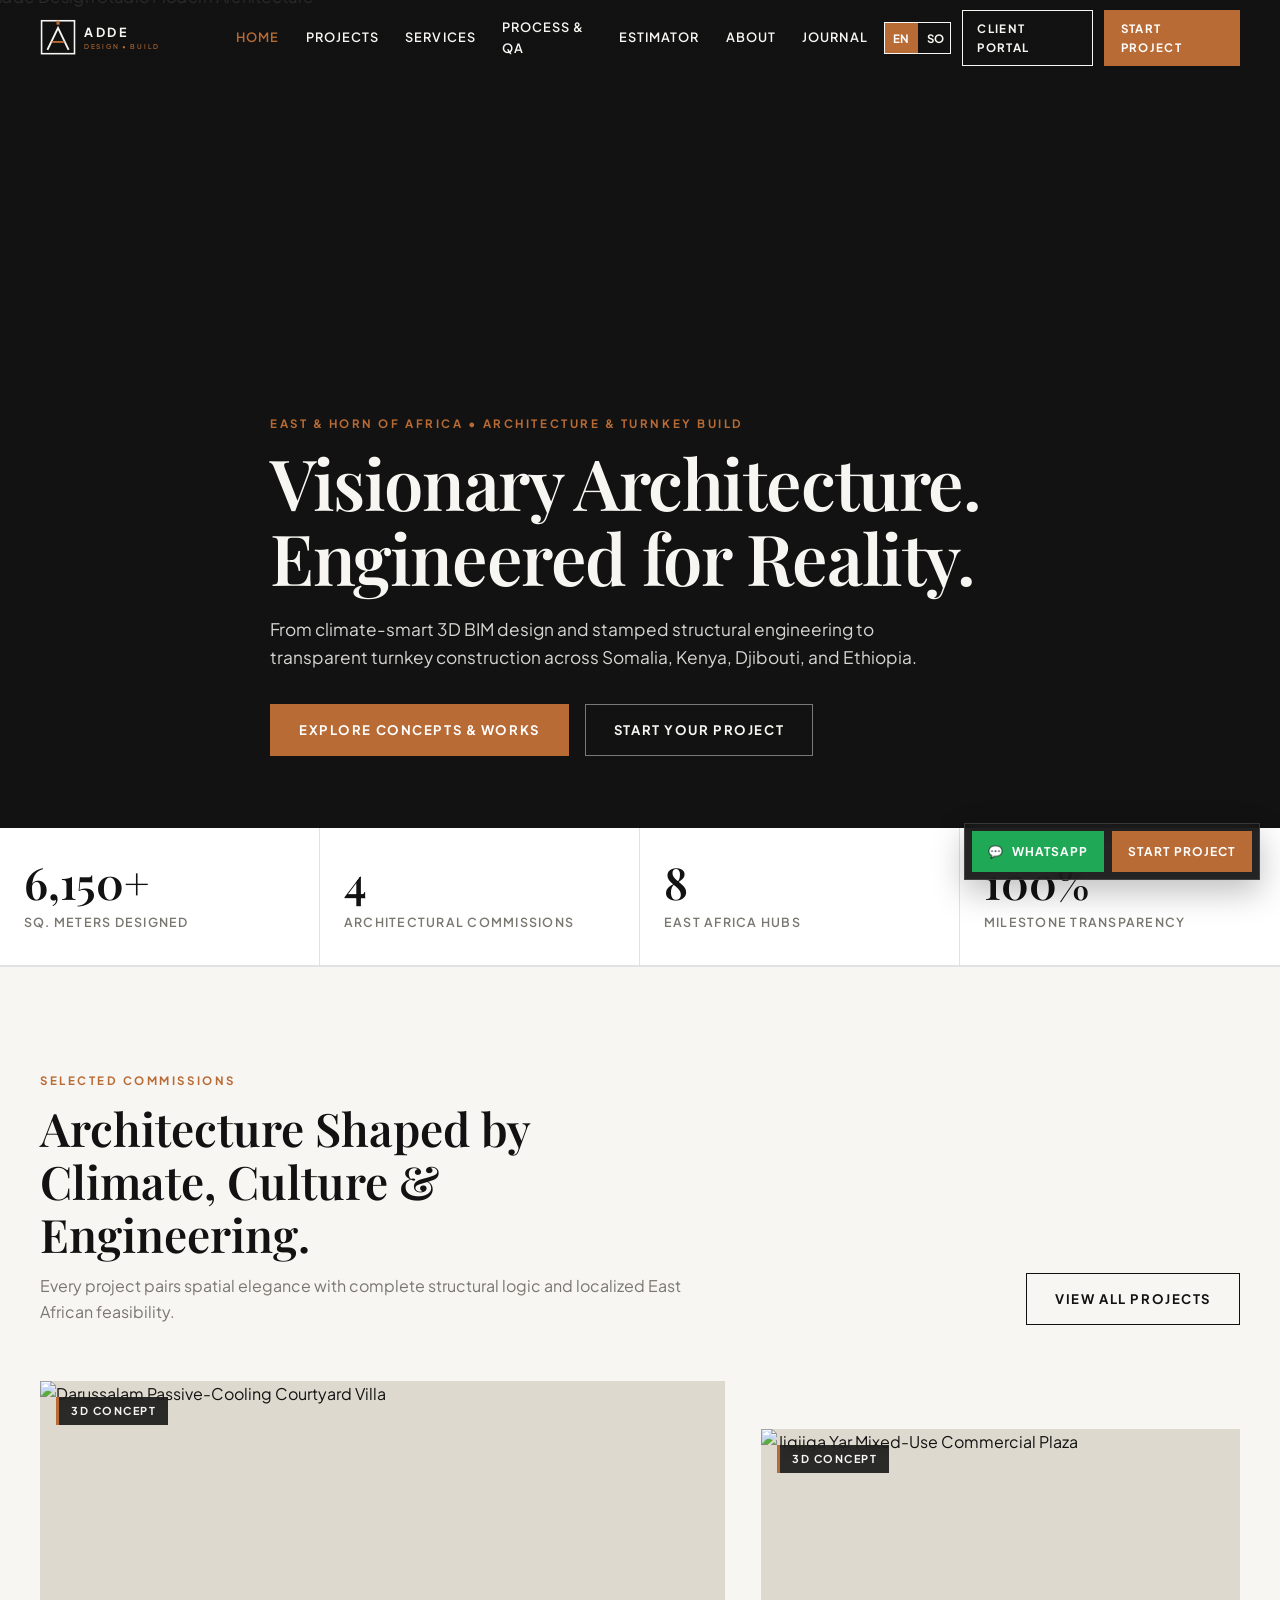
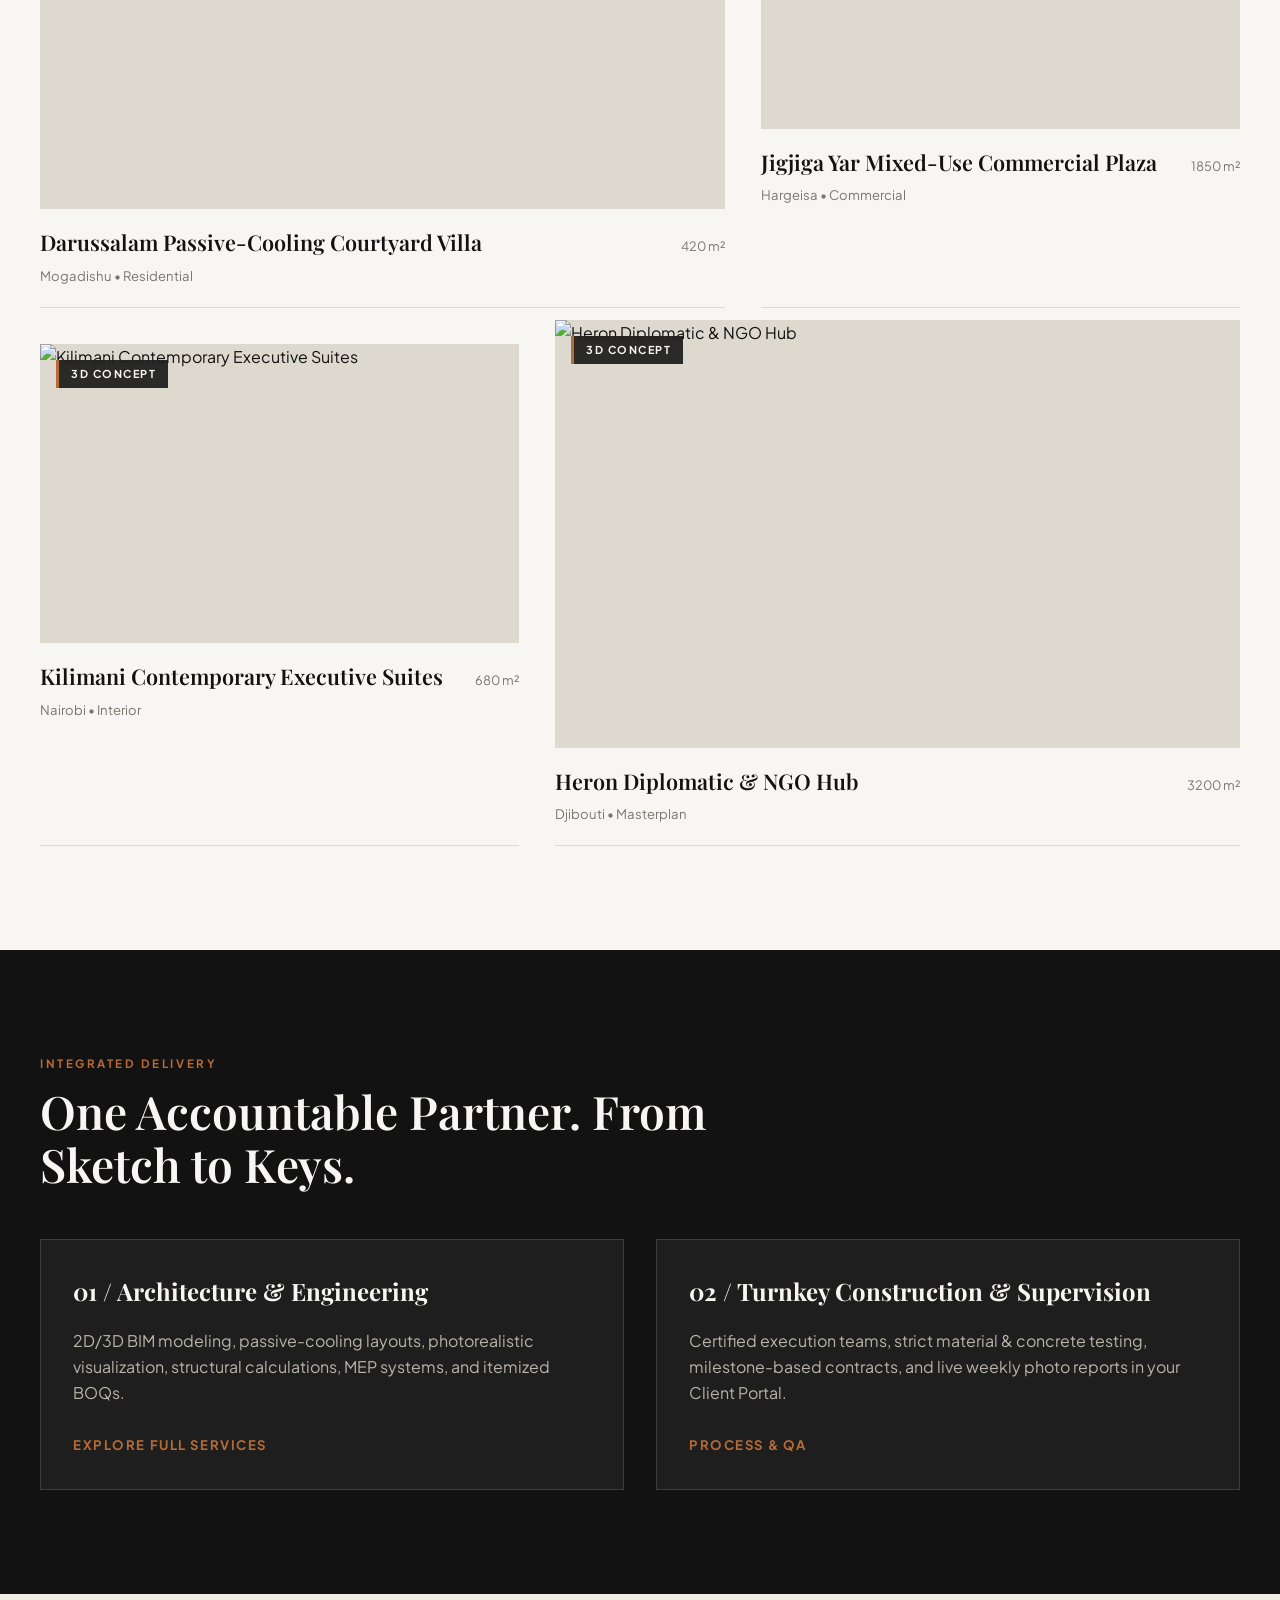
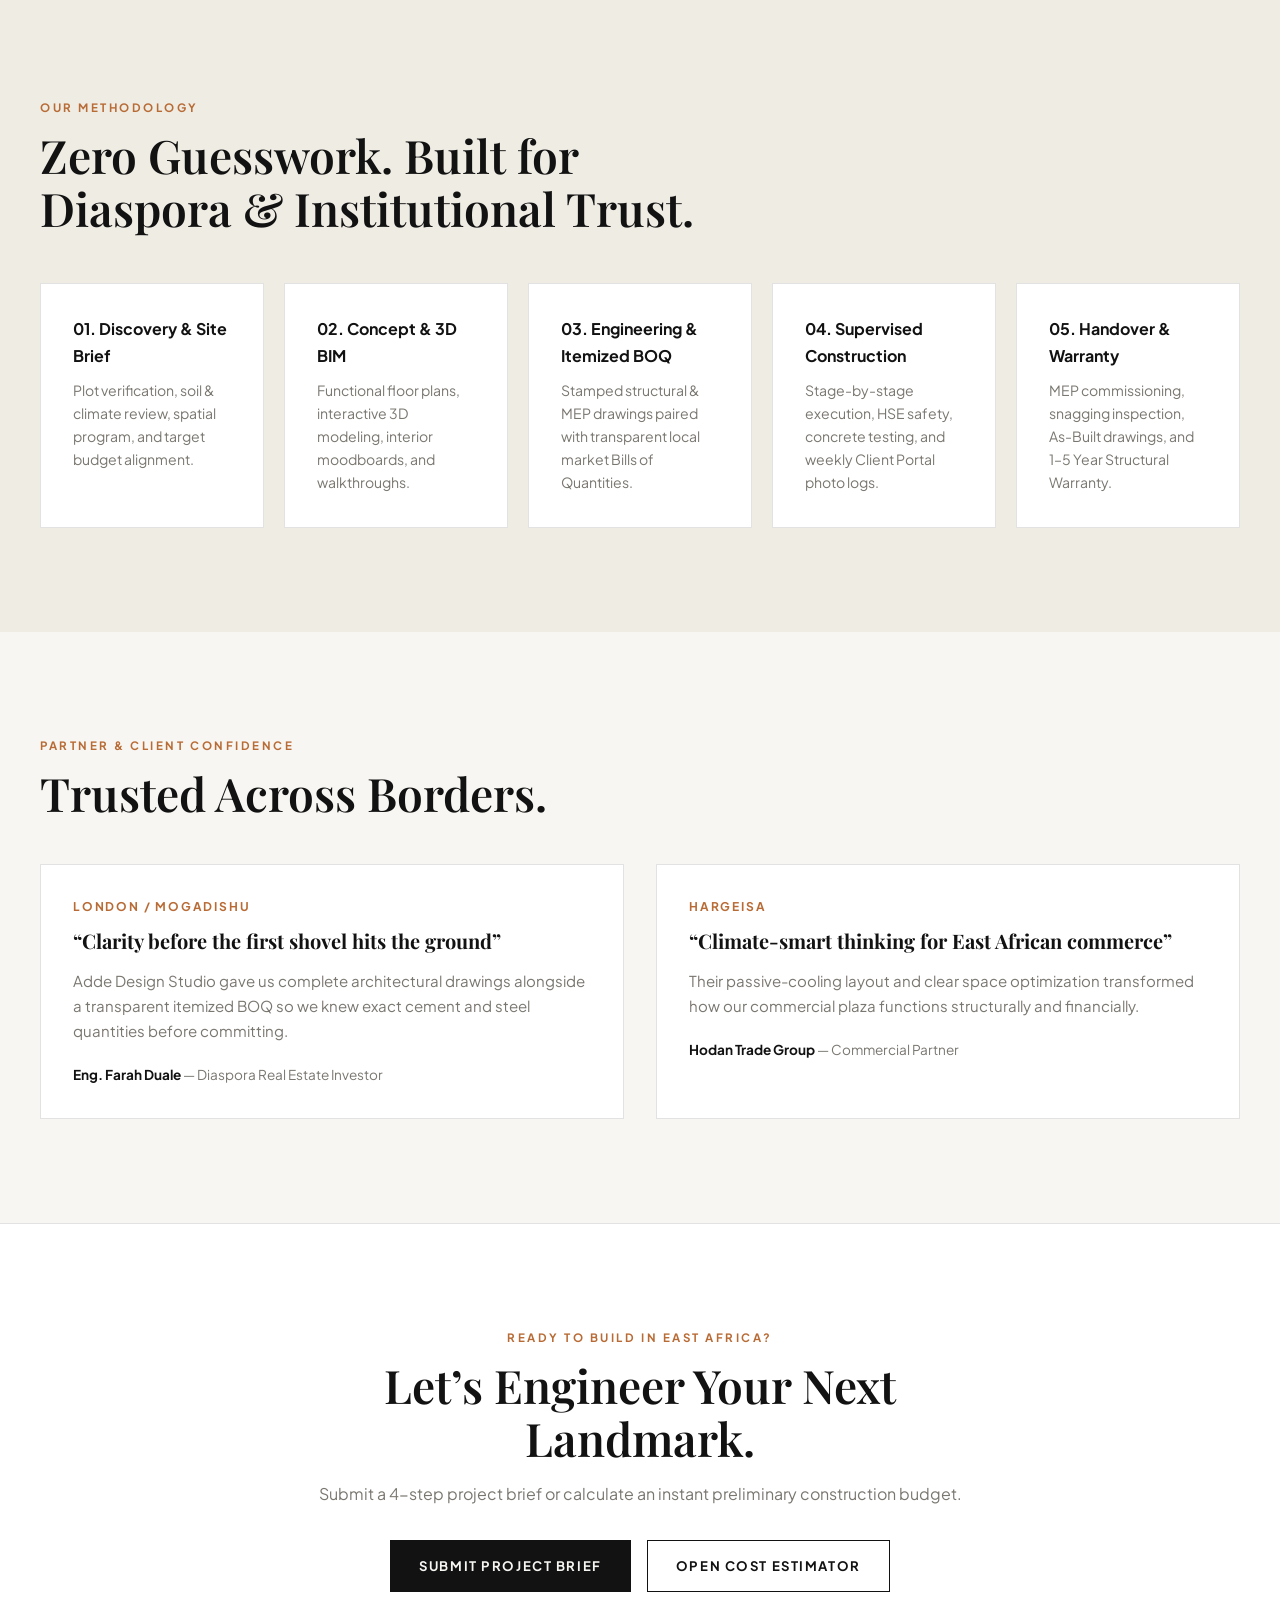
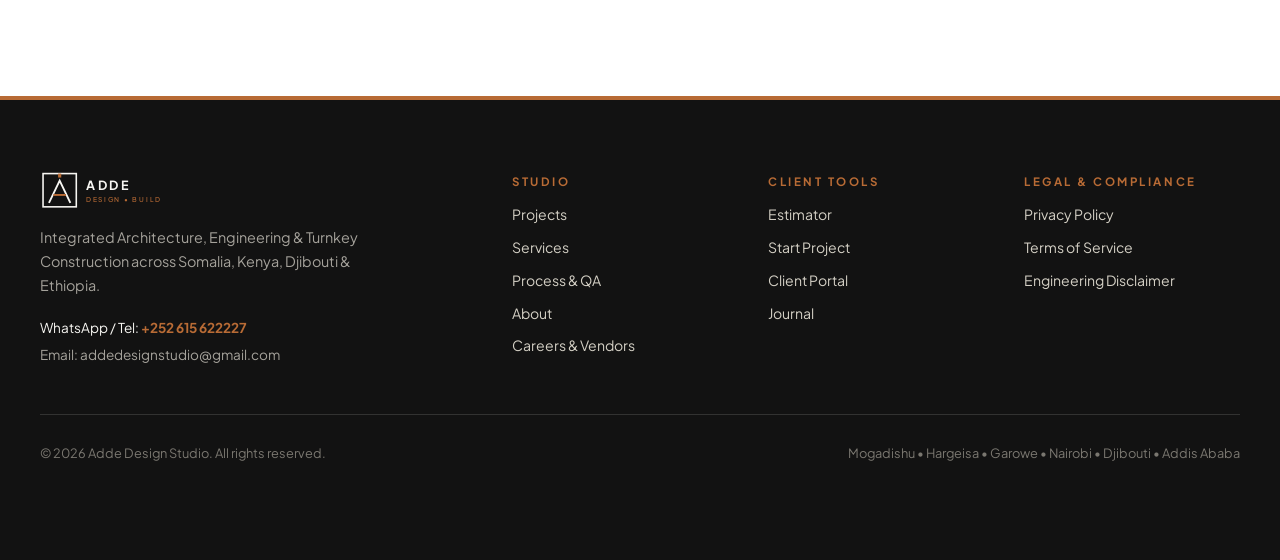
==== index.html @ ec6c357f "Create index.html" ====
<!DOCTYPE html>
<html lang="en">
<head>
  <meta charset="UTF-8">
  <meta name="viewport" content="width=device-width, initial-scale=1.0">
  <title>Adde Design Studio | Architecture, Engineering & Turnkey Construction in East Africa</title>
  <meta name="description" content="Visionary architecture, 3D BIM design, stamped structural engineering, and transparent turnkey construction across Somalia, Kenya, Djibouti, and Ethiopia.">
  <link rel="manifest" href="/manifest.json">
  <meta name="theme-color" content="#121212">
  <link rel="stylesheet" href="/assets/css/styles.css">
</head>
<body>

  <header id="site-header"></header>

  <!-- 1. HERO SECTION -->
  <section class="hero-section">
    <img id="heroMedia" class="hero-bg" src="https://images.unsplash.com/photo-1600585154340-be6161a56a0c?auto=format&fit=crop&w=1800&q=85" alt="Adde Design Studio Modern Architecture">
    <div class="hero-overlay"></div>
    <div class="container hero-content">
      <div class="eyebrow" data-i18n="hero.eyebrow">EAST & HORN OF AFRICA • ARCHITECTURE & TURNKEY BUILD</div>
      <h1 class="h1-display" style="margin-bottom:1.25rem;" data-i18n="hero.headline">Visionary Architecture. Engineered for Reality.</h1>
      <p style="font-size:1.08rem;color:rgba(247,246,242,0.86);max-width:650px;margin-bottom:2rem;" data-i18n="hero.subheadline"></p>
      <div style="display:flex;flex-wrap:wrap;gap:1rem;">
        <a href="/projects.html" class="btn btn-bronze" data-i18n="hero.ctaPrimary">Explore Concepts & Works</a>
        <a href="/contact.html" class="btn btn-outline-light" data-i18n="hero.ctaSecondary">Start Your Project</a>
      </div>
    </div>
  </section>

  <!-- 2. LIVE METRICS BAR (Hydrated from /data/site-stats.json) -->
  <section aria-label="Studio Metrics">
    <div class="metrics-grid">
      <div class="metric-cell">
        <div class="metric-val" id="statSqm">6,150+</div>
        <div class="metric-label" data-i18n="metrics.sqm">Sq. Meters Designed</div>
      </div>
      <div class="metric-cell">
        <div class="metric-val" id="statProjects">4</div>
        <div class="metric-label" data-i18n="metrics.projects">Architectural Commissions</div>
      </div>
      <div class="metric-cell">
        <div class="metric-val" id="statHubs">8</div>
        <div class="metric-label" data-i18n="metrics.hubs">East Africa Hubs</div>
      </div>
      <div class="metric-cell" style="border-right:none;">
        <div class="metric-val">100%</div>
        <div class="metric-label" data-i18n="metrics.transparency">Milestone Transparency</div>
      </div>
    </div>
  </section>

  <!-- 3. SELECTED COMMISSIONS (ASYMMETRIC GRID) -->
  <section class="section">
    <div class="container">
      <div style="display:flex;flex-wrap:wrap;justify-content:space-between;align-items:flex-end;gap:1.5rem;margin-bottom:3.5rem;" class="reveal">
        <div style="max-width:660px;">
          <div class="eyebrow" data-i18n="featured.eyebrow">SELECTED COMMISSIONS</div>
          <h2 class="h2-section" data-i18n="featured.title">Architecture Shaped by Climate, Culture & Engineering.</h2>
          <p class="text-muted" style="margin-top:0.75rem;" data-i18n="featured.subtitle"></p>
        </div>
        <a href="/projects.html" class="btn btn-outline" data-i18n="featured.viewAll">View All Projects</a>
      </div>

      <div id="featuredGrid" class="asymmetric-grid">
        <div class="text-muted">Loading featured architectural commissions...</div>
      </div>
    </div>
  </section>

  <!-- 4. DESIGN & BUILD CAPABILITIES SPLIT -->
  <section class="section section-dark">
    <div class="container">
      <div style="max-width:700px;margin-bottom:3rem;" class="reveal">
        <div class="eyebrow" data-i18n="cap.eyebrow">INTEGRATED DELIVERY</div>
        <h2 class="h2-section" data-i18n="cap.title">One Accountable Partner. From Sketch to Keys.</h2>
      </div>
      <div class="grid-2 reveal">
        <div class="arch-card-dark">
          <h3 class="font-serif" style="font-size:1.5rem;color:#F7F6F2;margin-bottom:1rem;" data-i18n="cap.designTitle"></h3>
          <p style="color:#B8B4AA;margin-bottom:1.5rem;" data-i18n="cap.designDesc"></p>
          <a href="/services.html" style="color:var(--bronze);font-weight:700;font-size:0.82rem;letter-spacing:0.12em;text-transform:uppercase;" data-i18n="cap.cta">Explore Full Services →</a>
        </div>
        <div class="arch-card-dark">
          <h3 class="font-serif" style="font-size:1.5rem;color:#F7F6F2;margin-bottom:1rem;" data-i18n="cap.buildTitle"></h3>
          <p style="color:#B8B4AA;margin-bottom:1.5rem;" data-i18n="cap.buildDesc"></p>
          <a href="/process.html" style="color:var(--bronze);font-weight:700;font-size:0.82rem;letter-spacing:0.12em;text-transform:uppercase;" data-i18n="nav.process">Process & QA →</a>
        </div>
      </div>
    </div>
  </section>

  <!-- 5. 5-STEP PROCESS -->
  <section class="section section-alt">
    <div class="container">
      <div style="max-width:720px;margin-bottom:3rem;" class="reveal">
        <div class="eyebrow" data-i18n="proc.eyebrow">OUR METHODOLOGY</div>
        <h2 class="h2-section" data-i18n="proc.title">Zero Guesswork. Built for Diaspora & Institutional Trust.</h2>
      </div>
      <div class="grid-5 reveal">
        <div class="arch-card"><h4 style="font-weight:700;margin-bottom:0.6rem;" data-i18n="proc.s1t"></h4><p class="text-muted" style="font-size:0.88rem;" data-i18n="proc.s1d"></p></div>
        <div class="arch-card"><h4 style="font-weight:700;margin-bottom:0.6rem;" data-i18n="proc.s2t"></h4><p class="text-muted" style="font-size:0.88rem;" data-i18n="proc.s2d"></p></div>
        <div class="arch-card"><h4 style="font-weight:700;margin-bottom:0.6rem;" data-i18n="proc.s3t"></h4><p class="text-muted" style="font-size:0.88rem;" data-i18n="proc.s3d"></p></div>
        <div class="arch-card"><h4 style="font-weight:700;margin-bottom:0.6rem;" data-i18n="proc.s4t"></h4><p class="text-muted" style="font-size:0.88rem;" data-i18n="proc.s4d"></p></div>
        <div class="arch-card"><h4 style="font-weight:700;margin-bottom:0.6rem;" data-i18n="proc.s5t"></h4><p class="text-muted" style="font-size:0.88rem;" data-i18n="proc.s5d"></p></div>
      </div>
    </div>
  </section>

  <!-- 6. TESTIMONIALS -->
  <section class="section">
    <div class="container">
      <div style="margin-bottom:2.75rem;" class="reveal">
        <div class="eyebrow" data-i18n="test.eyebrow">PARTNER & CLIENT CONFIDENCE</div>
        <h2 class="h2-section" data-i18n="test.title">Trusted Across Borders.</h2>
      </div>
      <div id="testimonialsGrid" class="grid-2 reveal"></div>
    </div>
  </section>

  <!-- 7. PRE-FOOTER CTA BANNER -->
  <section class="section hairline-top" style="background:#FFFFFF;">
    <div class="container" style="text-align:center;max-width:760px;">
      <div class="eyebrow" data-i18n="cta.eyebrow">READY TO BUILD IN EAST AFRICA?</div>
      <h2 class="h2-section" style="margin-bottom:1rem;" data-i18n="cta.title">Let’s Engineer Your Next Landmark.</h2>
      <p class="text-muted" style="margin-bottom:2rem;" data-i18n="cta.desc"></p>
      <div style="display:flex;flex-wrap:wrap;justify-content:center;gap:1rem;">
        <a href="/contact.html" class="btn btn-primary" data-i18n="cta.btn1">Submit Project Brief</a>
        <a href="/estimator.html" class="btn btn-outline" data-i18n="cta.btn2">Open Cost Estimator</a>
      </div>
    </div>
  </section>

  <footer id="site-footer"></footer>

  <script type="module">
    import { initShell } from '/assets/js/components.js';
    import { fetchStaticJson, escHtml } from '/assets/js/api.js';
    import { getLang } from '/assets/js/i18n.js';

    initShell({ transparentHero: true, activePath: 'home' });

    let cachedProjects = [];
    let cachedTestimonials = [];

    function renderDynamicHome() {
      const lang = getLang();
      const featEl = document.getElementById('featuredGrid');
      const featured = cachedProjects.filter((p) => p.featured).slice(0, 4);
      const list = featured.length ? featured : cachedProjects.slice(0, 4);

      if (list.length > 0) {
        featEl.innerHTML = list.map((p) => {
          const title = lang === 'so' ? (p.title_so || p.title_en) : p.title_en;
          const badgeCls = p.status === 'Completed' ? 'completed' : (p.status === 'Under Construction' ? 'progress' : 'concept');
          const statusLabel = p.status === 'Completed'
            ? (lang === 'so' ? 'La Dhisay' : 'Built Reality')
            : (p.status === 'Under Construction' ? (lang === 'so' ? 'Dhisme Socda' : 'Under Construction') : (lang === 'so' ? 'Naqshad 3D' : '3D Concept'));
          return `
            <a href="/project-detail.html?slug=${encodeURIComponent(p.slug)}" class="project-card">
              <div class="project-thumb">
                <img src="${escHtml(p.render_url)}" alt="${escHtml(title)}" loading="lazy">
                <span class="status-badge ${badgeCls}">${escHtml(statusLabel)}</span>
              </div>
              <div style="display:flex;justify-content:space-between;align-items:baseline;gap:1rem;">
                <h3 class="font-serif" style="font-size:1.35rem;font-weight:600;">${escHtml(title)}</h3>
                <span style="font-size:0.8rem;color:var(--concrete);white-space:nowrap;">${escHtml(p.area_sqm)} m²</span>
              </div>
              <div style="font-size:0.82rem;color:var(--concrete);margin-top:0.25rem;">${escHtml(p.city)} • ${escHtml(p.category)}</div>
            </a>`;
        }).join('');
      }

      const testEl = document.getElementById('testimonialsGrid');
      if (cachedTestimonials.length > 0) {
        testEl.innerHTML = cachedTestimonials.map((t) => {
          const h = lang === 'so' ? (t.headline_so || t.headline_en) : t.headline_en;
          const q = lang === 'so' ? (t.quote_so || t.quote_en) : t.quote_en;
          return `
            <div class="arch-card">
              <div style="font-size:0.75rem;color:var(--bronze);font-weight:700;letter-spacing:0.15em;text-transform:uppercase;margin-bottom:0.5rem;">${escHtml(t.location)}</div>
              <h3 class="font-serif" style="font-size:1.25rem;margin-bottom:0.75rem;">“${escHtml(h)}”</h3>
              <p class="text-muted" style="font-size:0.94rem;margin-bottom:1.25rem;">${escHtml(q)}</p>
              <div style="font-size:0.85rem;font-weight:700;">${escHtml(t.client)} <span style="font-weight:400;color:var(--concrete);">— ${escHtml(t.role)}</span></div>
            </div>`;
        }).join('');
      }
    }

    async function loadHomeData() {
      try {
        const [stats, projects, testimonials] = await Promise.all([
          fetchStaticJson('/data/site-stats.json').catch(() => null),
          fetchStaticJson('/data/projects.json').catch(() => []),
          fetchStaticJson('/data/testimonials.json').catch(() => [])
        ]);
        if (stats) {
          document.getElementById('statSqm').textContent = Number(stats.designed_sqm || 6150).toLocaleString() + '+';
          document.getElementById('statProjects').textContent = stats.concept_commissions || 4;
          document.getElementById('statHubs').textContent = stats.regional_hubs || 8;
        }
        cachedProjects = projects;
        cachedTestimonials = testimonials;
        renderDynamicHome();
      } catch (e) { console.error(e); }
    }

    window.addEventListener('adde:langchange', renderDynamicHome);
    loadHomeData();
  </script>
</body>
</html>
---- assets/css/styles.css ----
@import url('https://fonts.googleapis.com/css2?family=Playfair+Display:ital,wght@0,500;0,600;0,700;1,500&family=Plus+Jakarta+Sans:wght@400;500;600;700&display=swap');

:root {
  --stone: #F7F6F2;
  --stone-alt: #EFECE4;
  --charcoal: #121212;
  --charcoal-soft: #1E1E1E;
  --concrete: #7A7770;
  --bronze: #B86B35;
  --bronze-dark: #965325;
  --white: #FFFFFF;
  --line: rgba(18, 18, 18, 0.12);
  --line-dark: rgba(247, 246, 242, 0.14);
  --font-sans: 'Plus Jakarta Sans', -apple-system, BlinkMacSystemFont, sans-serif;
  --font-serif: 'Playfair Display', Georgia, serif;
  --max-w: 1320px;
  --transition: 0.35s cubic-bezier(0.22, 1, 0.36, 1);
}

*, *::before, *::after { box-sizing: border-box; margin: 0; padding: 0; }
html { scroll-behavior: smooth; font-size: 16px; }
body {
  background: var(--stone);
  color: var(--charcoal);
  font-family: var(--font-sans);
  line-height: 1.65;
  -webkit-font-smoothing: antialiased;
  overflow-x: hidden;
}
img, svg, video { display: block; max-width: 100%; }
a { color: inherit; text-decoration: none; }
button, input, select, textarea { font: inherit; color: inherit; }

.container { width: 100%; max-width: var(--max-w); margin: 0 auto; padding: 0 1.25rem; }
@media (min-width: 768px) { .container { padding: 0 2.5rem; } }

/* Typography */
.font-serif { font-family: var(--font-serif); }
.eyebrow {
  font-size: 0.72rem;
  font-weight: 700;
  letter-spacing: 0.22em;
  text-transform: uppercase;
  color: var(--bronze);
  margin-bottom: 0.75rem;
}
.h1-display {
  font-family: var(--font-serif);
  font-size: clamp(2.35rem, 5.5vw, 4.75rem);
  font-weight: 600;
  line-height: 1.06;
  letter-spacing: -0.02em;
}
.h2-section {
  font-family: var(--font-serif);
  font-size: clamp(1.85rem, 3.6vw, 3rem);
  font-weight: 600;
  line-height: 1.15;
}
.text-muted { color: var(--concrete); }

/* Buttons */
.btn {
  display: inline-flex; align-items: center; justify-content: center; gap: 0.5rem;
  padding: 0.9rem 1.75rem;
  font-size: 0.82rem; font-weight: 700; letter-spacing: 0.12em; text-transform: uppercase;
  border: 1px solid transparent; cursor: pointer; transition: var(--transition);
}
.btn-primary { background: var(--charcoal); color: var(--stone); }
.btn-primary:hover { background: var(--bronze); color: var(--white); }
.btn-bronze { background: var(--bronze); color: var(--white); }
.btn-bronze:hover { background: var(--bronze-dark); }
.btn-outline { border-color: var(--charcoal); color: var(--charcoal); background: transparent; }
.btn-outline:hover { background: var(--charcoal); color: var(--stone); }
.btn-outline-light { border-color: rgba(247,246,242,0.45); color: var(--stone); background: transparent; }
.btn-outline-light:hover { background: var(--stone); color: var(--charcoal); }

/* Navbar */
.site-header {
  position: fixed; top: 0; left: 0; right: 0; z-index: 100;
  transition: background var(--transition), border-color var(--transition), backdrop-filter var(--transition);
  border-bottom: 1px solid transparent;
}
.site-header.solid, .site-header.scrolled {
  background: rgba(247, 246, 242, 0.94);
  backdrop-filter: blur(12px);
  border-bottom-color: var(--line);
  color: var(--charcoal);
}
.site-header.hero-transparent { color: var(--stone); background: linear-gradient(to bottom, rgba(18,18,18,0.65), transparent); }
.site-header.hero-transparent.scrolled { color: var(--charcoal); background: rgba(247, 246, 242, 0.96); }
.nav-inner { display: flex; align-items: center; justify-content: space-between; height: 76px; gap: 1rem; }
.nav-links { display: none; align-items: center; gap: 1.65rem; font-size: 0.8rem; font-weight: 600; letter-spacing: 0.08em; text-transform: uppercase; }
.nav-links a:hover, .nav-links a.active { color: var(--bronze); }
@media (min-width: 1080px) { .nav-links { display: flex; } }

.nav-actions { display: flex; align-items: center; gap: 0.65rem; }
.lang-toggle {
  display: inline-flex; border: 1px solid currentColor; overflow: hidden; font-size: 0.72rem; font-weight: 700;
}
.lang-toggle button { padding: 0.35rem 0.55rem; background: transparent; border: none; cursor: pointer; }
.lang-toggle button.active { background: var(--bronze); color: var(--white); }

.mobile-menu-btn { background: none; border: 1px solid currentColor; padding: 0.45rem 0.7rem; cursor: pointer; font-size: 0.78rem; font-weight: 700; }
@media (min-width: 1080px) { .mobile-menu-btn { display: none; } }

.mobile-drawer {
  position: fixed; inset: 0; z-index: 200; background: var(--charcoal); color: var(--stone);
  padding: 2rem; display: flex; flex-direction: column; justify-content: space-between;
  transform: translateX(100%); transition: transform var(--transition);
}
.mobile-drawer.open { transform: translateX(0); }

/* Hero */
.hero-section {
  position: relative; min-height: 92vh; display: flex; align-items: flex-end;
  padding: 8rem 0 4.5rem; background: var(--charcoal); color: var(--stone); overflow: hidden;
}
.hero-bg {
  position: absolute; inset: 0; width: 100%; height: 100%; object-fit: cover;
  opacity: 0.52; transform: scale(1.04); animation: slowZoom 18s ease-in-out infinite alternate;
}
@keyframes slowZoom { from { transform: scale(1.02); } to { transform: scale(1.1); } }
.hero-overlay { position: absolute; inset: 0; background: linear-gradient(180deg, rgba(18,18,18,0.45) 0%, rgba(18,18,18,0.88) 100%); }
.hero-content { position: relative; z-index: 2; max-width: 820px; }

/* Sections & Grids */
.section { padding: 5rem 0; }
@media (min-width: 768px) { .section { padding: 6.5rem 0; } }
.section-dark { background: var(--charcoal); color: var(--stone); }
.section-alt { background: var(--stone-alt); }
.hairline-top { border-top: 1px solid var(--line); }

/* Metrics Bar */
.metrics-grid {
  display: grid; grid-template-columns: repeat(2, 1fr); border-bottom: 1px solid var(--line); background: var(--white);
}
@media (min-width: 768px) { .metrics-grid { grid-template-columns: repeat(4, 1fr); } }
.metric-cell { padding: 2rem 1.5rem; border-right: 1px solid var(--line); border-bottom: 1px solid var(--line); }
.metric-val { font-family: var(--font-serif); font-size: clamp(2rem, 3.5vw, 2.75rem); font-weight: 600; color: var(--charcoal); line-height: 1; }
.metric-label { font-size: 0.78rem; text-transform: uppercase; letter-spacing: 0.1em; color: var(--concrete); margin-top: 0.5rem; font-weight: 600; }

/* Asymmetric Editorial Portfolio Grid */
.asymmetric-grid { display: grid; grid-template-columns: 1fr; gap: 2rem; }
@media (min-width: 900px) {
  .asymmetric-grid { grid-template-columns: repeat(12, 1fr); gap: 2.25rem; }
  .asymmetric-grid > .project-card:nth-child(1) { grid-column: span 7; }
  .asymmetric-grid > .project-card:nth-child(2) { grid-column: span 5; margin-top: 3rem; }
  .asymmetric-grid > .project-card:nth-child(3) { grid-column: span 5; }
  .asymmetric-grid > .project-card:nth-child(4) { grid-column: span 7; margin-top: -1.5rem; }
  .asymmetric-grid > .project-card:nth-child(n+5) { grid-column: span 6; }
}
.standard-grid { display: grid; grid-template-columns: 1fr; gap: 2rem; }
@media (min-width: 768px) { .standard-grid { grid-template-columns: repeat(2, 1fr); } }
@media (min-width: 1100px) { .standard-grid { grid-template-columns: repeat(3, 1fr); } }

.project-card { display: block; group: true; border-bottom: 1px solid var(--line); padding-bottom: 1.25rem; }
.project-thumb { position: relative; aspect-ratio: 16 / 10; overflow: hidden; background: #DDD9CE; margin-bottom: 1rem; }
.project-thumb img { width: 100%; height: 100%; object-fit: cover; transition: transform 0.7s cubic-bezier(0.22, 1, 0.36, 1); }
.project-card:hover .project-thumb img { transform: scale(1.05); }
.status-badge {
  position: absolute; top: 1rem; left: 1rem; padding: 0.32rem 0.75rem;
  font-size: 0.68rem; font-weight: 700; letter-spacing: 0.14em; text-transform: uppercase;
  background: rgba(18,18,18,0.88); color: var(--stone); backdrop-filter: blur(6px);
}
.status-badge.concept { border-left: 3px solid var(--bronze); }
.status-badge.completed { border-left: 3px solid #10b981; }
.status-badge.progress { border-left: 3px solid #f59e0b; }

/* Cards & Grids */
.grid-2 { display: grid; grid-template-columns: 1fr; gap: 2rem; }
@media (min-width: 860px) { .grid-2 { grid-template-columns: repeat(2, 1fr); } }
.grid-3 { display: grid; grid-template-columns: 1fr; gap: 1.75rem; }
@media (min-width: 860px) { .grid-3 { grid-template-columns: repeat(3, 1fr); } }
.grid-5 { display: grid; grid-template-columns: 1fr; gap: 1.25rem; }
@media (min-width: 960px) { .grid-5 { grid-template-columns: repeat(5, 1fr); } }

.arch-card { background: var(--white); border: 1px solid var(--line); padding: 2rem; }
.arch-card-dark { background: var(--charcoal-soft); border: 1px solid var(--line-dark); padding: 2rem; }

/* Forms */
.input-field {
  width: 100%; padding: 0.85rem 1rem; border: 1px solid var(--line); background: var(--white);
  font-size: 0.95rem; transition: border-color 0.2s;
}
.input-field:focus { outline: none; border-color: var(--bronze); }
.field-label { display: block; font-size: 0.74rem; font-weight: 700; letter-spacing: 0.12em; text-transform: uppercase; margin-bottom: 0.4rem; color: var(--charcoal); }

/* Floating Sticky Action Bar */
.sticky-cta-bar {
  position: fixed; bottom: 1.25rem; right: 1.25rem; z-index: 90;
  display: flex; align-items: center; gap: 0.5rem;
  background: rgba(18, 18, 18, 0.92); backdrop-filter: blur(10px);
  padding: 0.45rem; border: 1px solid rgba(255,255,255,0.14); box-shadow: 0 12px 32px rgba(0,0,0,0.25);
}
.sticky-wa-btn {
  display: inline-flex; align-items: center; gap: 0.45rem;
  background: #1FA855; color: #FFFFFF; padding: 0.65rem 1rem; font-size: 0.75rem; font-weight: 700; letter-spacing: 0.08em; text-transform: uppercase;
}
.sticky-brief-btn {
  display: inline-flex; align-items: center;
  background: var(--bronze); color: #FFFFFF; padding: 0.65rem 1rem; font-size: 0.75rem; font-weight: 700; letter-spacing: 0.08em; text-transform: uppercase;
}

/* Scroll Reveal Animation */
.reveal { opacity: 0; transform: translateY(20px); transition: opacity 0.7s ease, transform 0.7s ease; }
.reveal.visible { opacity: 1; transform: translateY(0); }

/* Footer */
.site-footer { background: var(--charcoal); color: var(--stone); padding: 4.5rem 0 6rem; border-top: 4px solid var(--bronze); }
.footer-grid { display: grid; grid-template-columns: 1fr; gap: 2.5rem; padding-bottom: 3rem; border-bottom: 1px solid var(--line-dark); }
@media (min-width: 860px) { .footer-grid { grid-template-columns: 2fr 1fr 1fr 1fr; } }
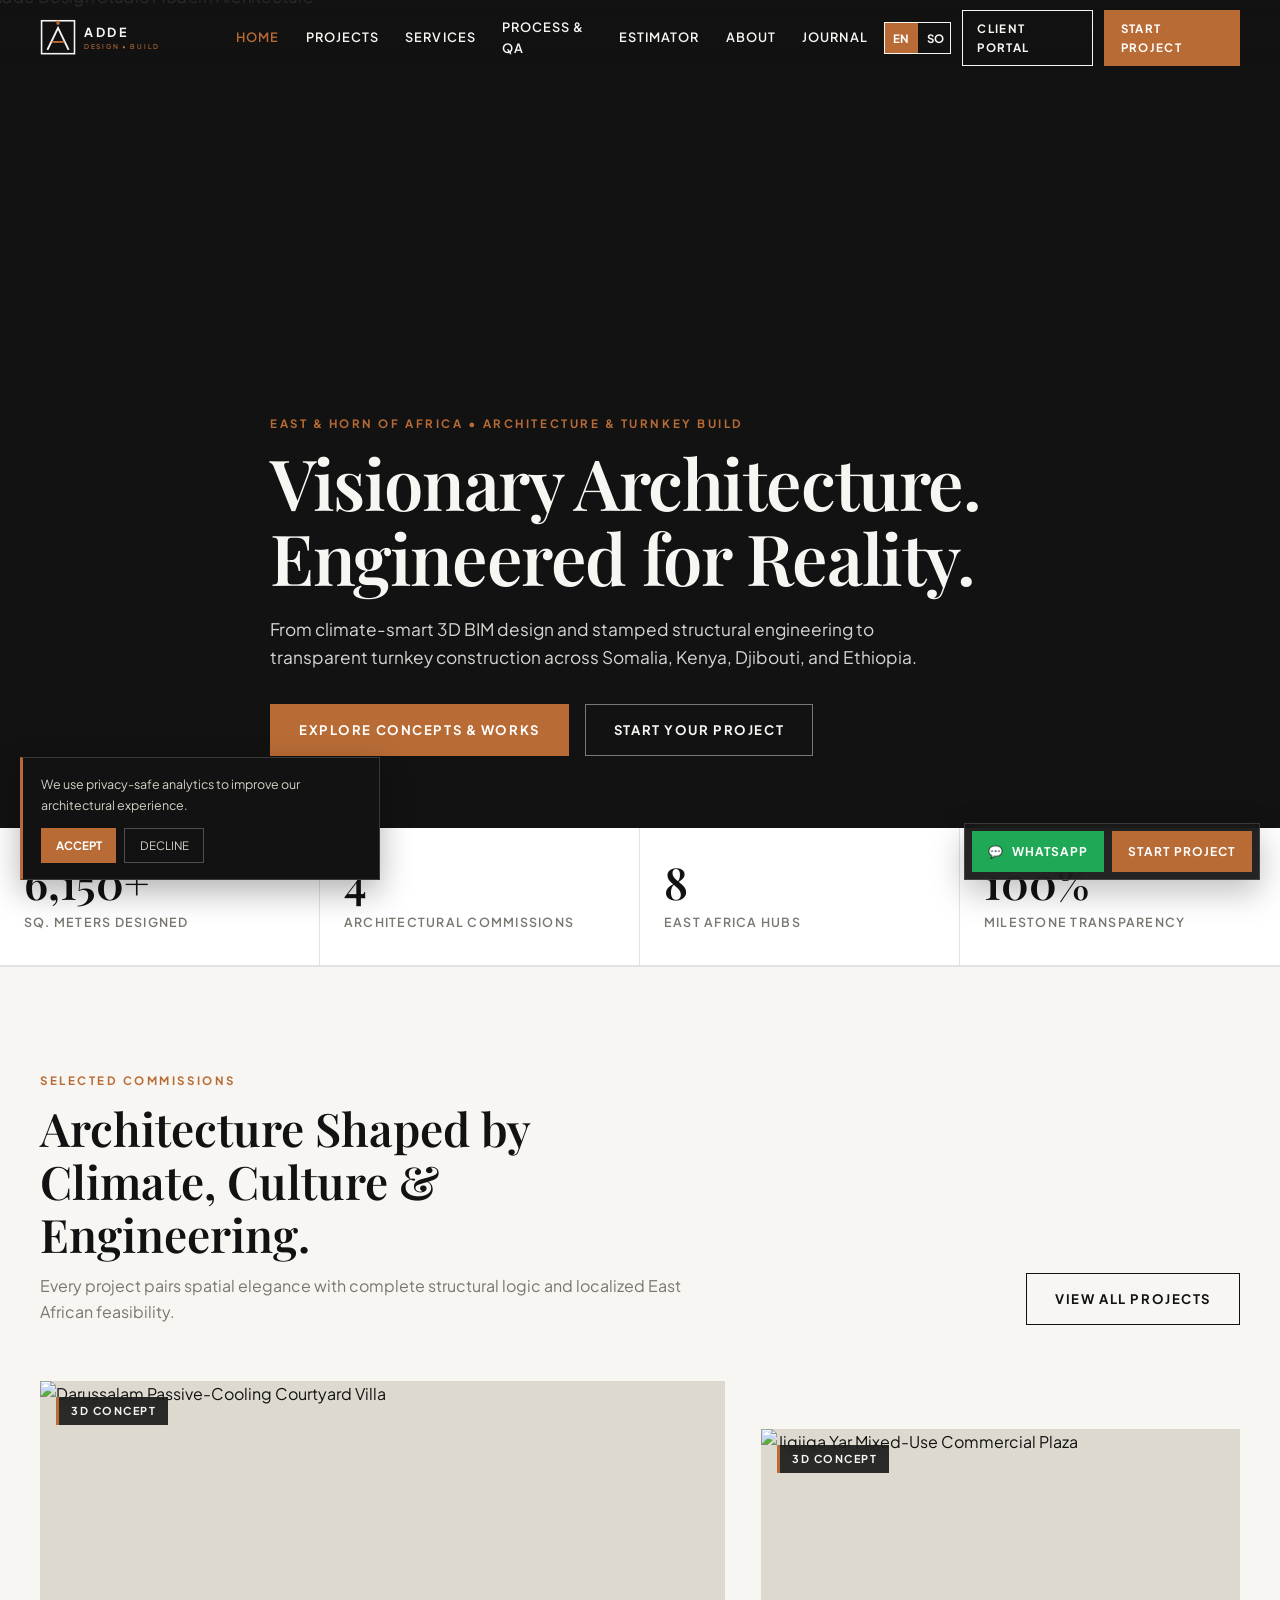
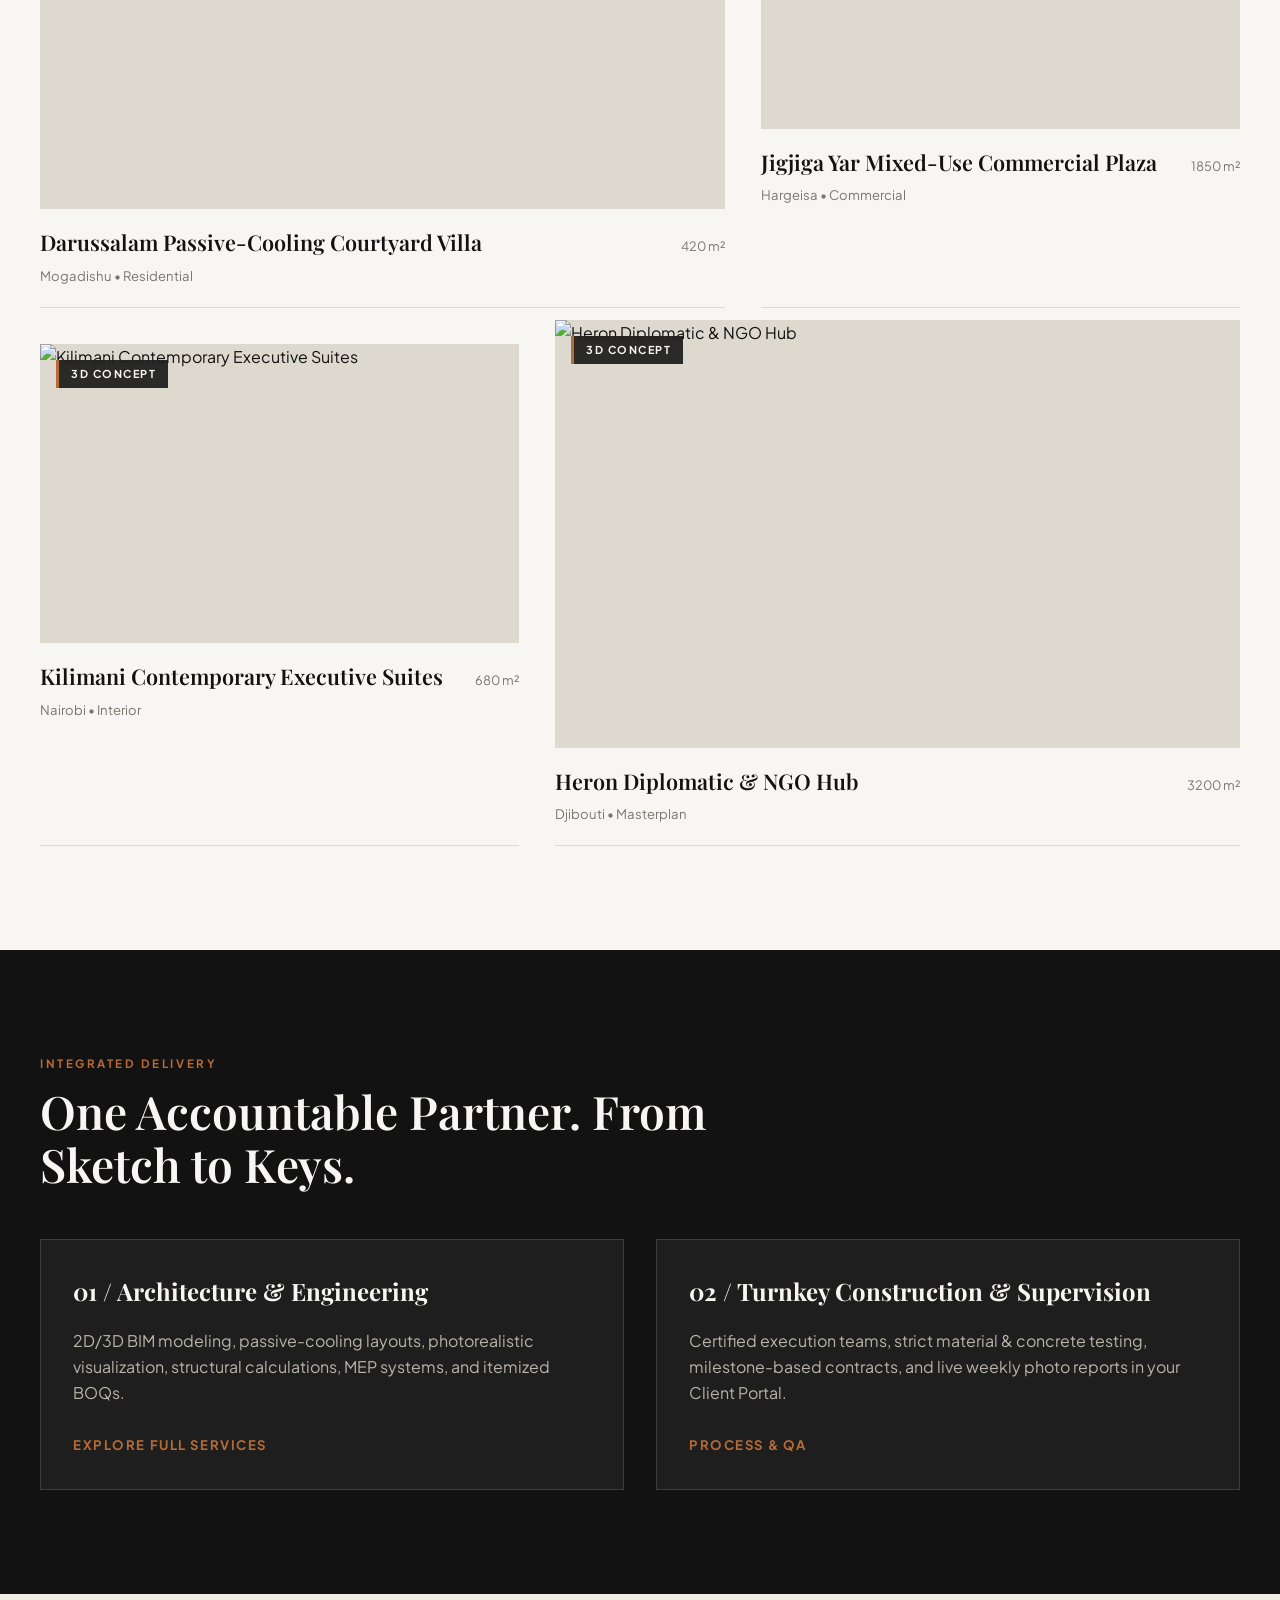
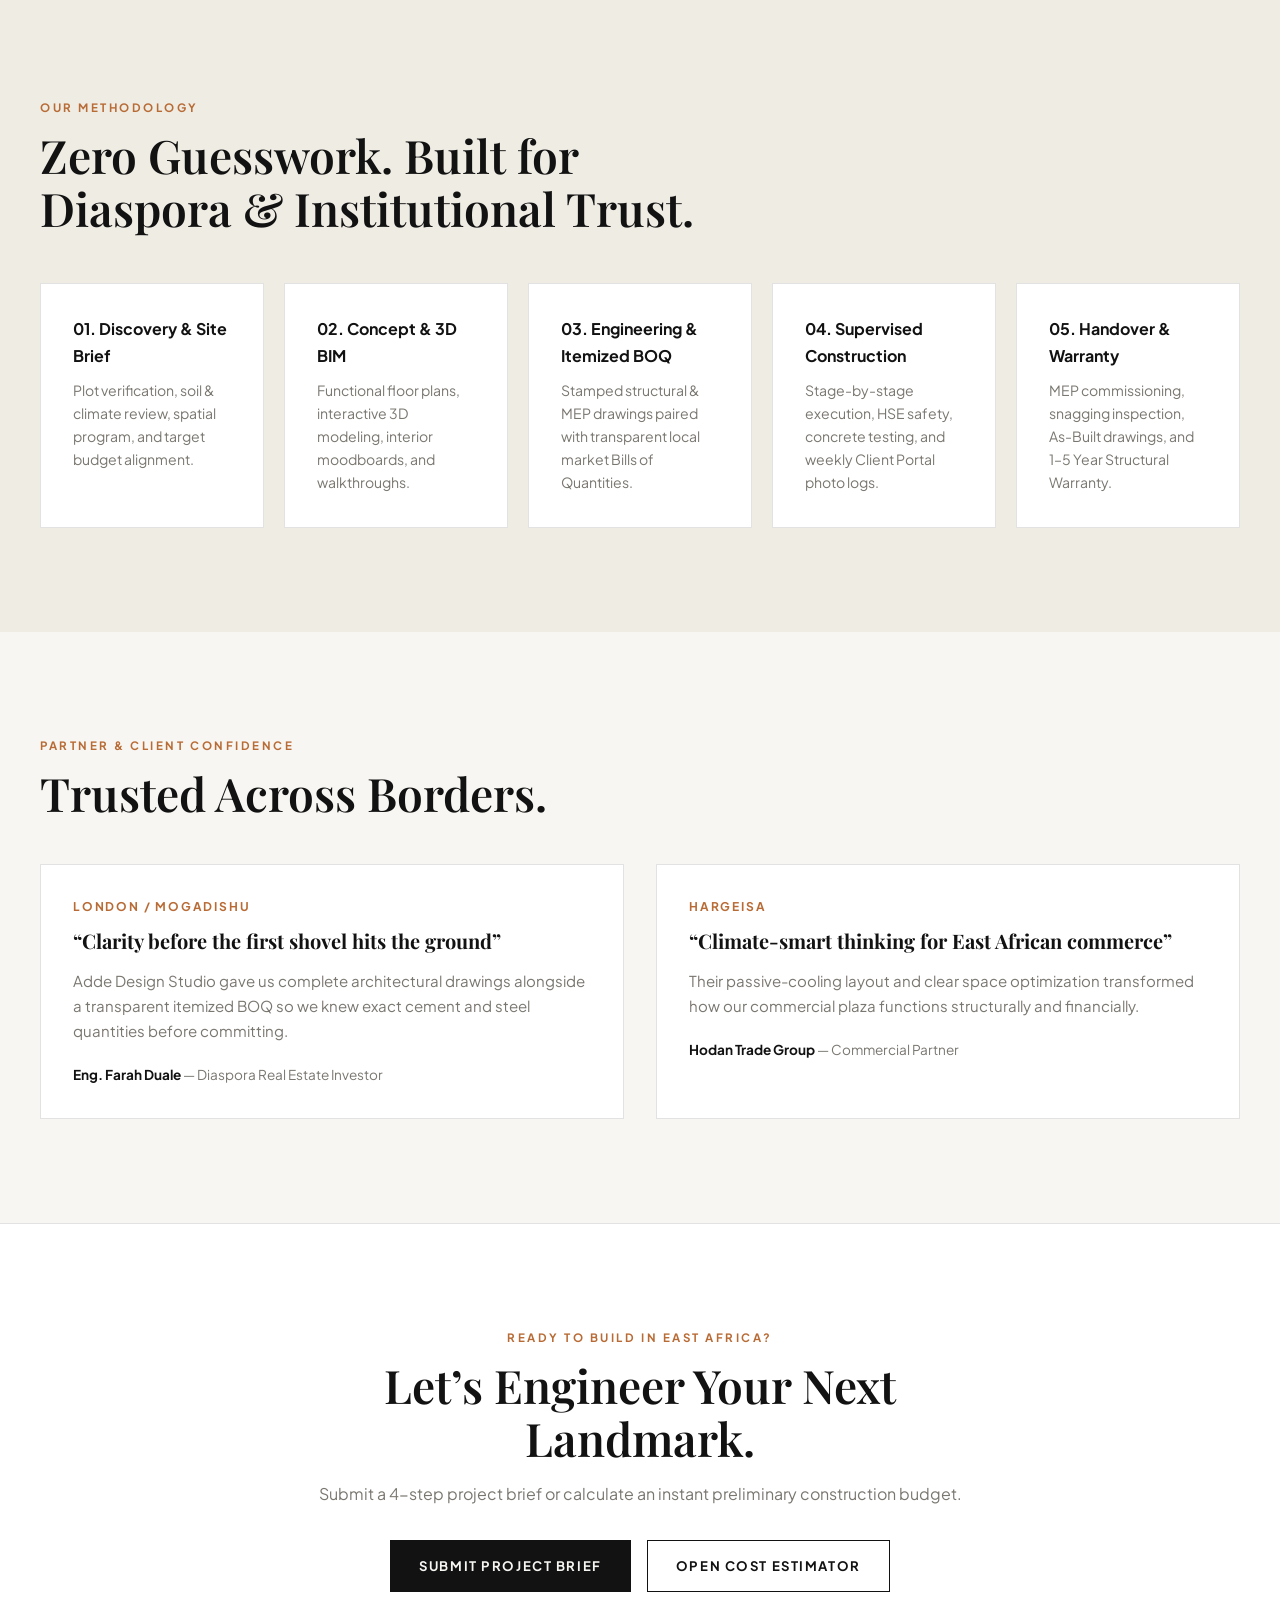
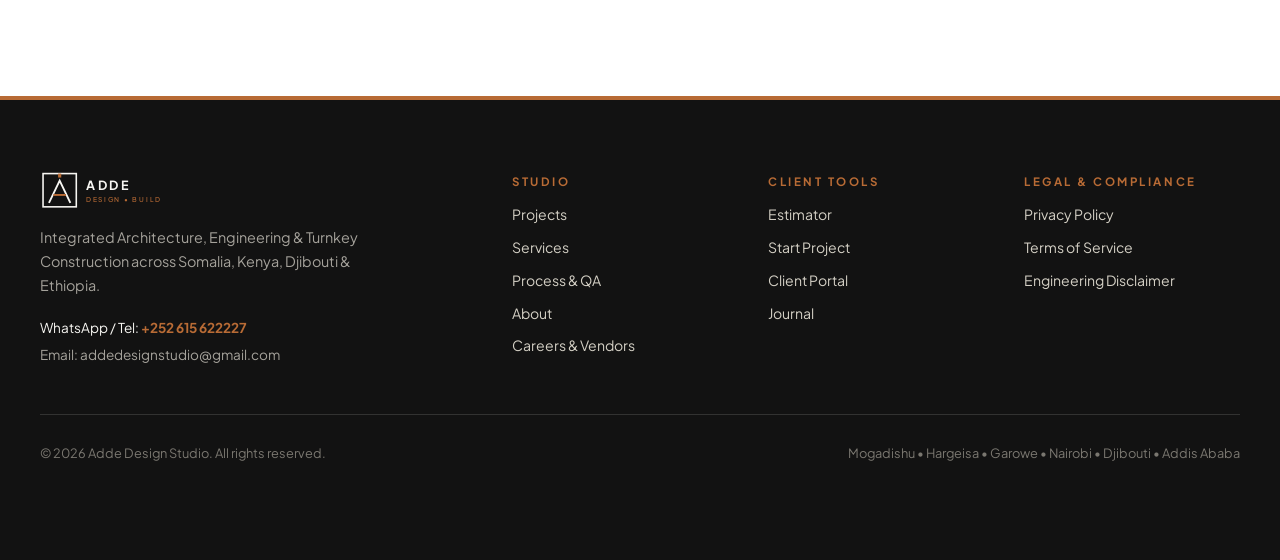
==== commit 844f0226: "Update index.html" ====
--- a/index.html
+++ b/index.html
@@ -7,6 +7,24 @@
   <meta name="description" content="Visionary architecture, 3D BIM design, stamped structural engineering, and transparent turnkey construction across Somalia, Kenya, Djibouti, and Ethiopia.">
   <link rel="manifest" href="/manifest.json">
   <meta name="theme-color" content="#121212">
+  <meta property="og:type" content="website">
+<meta property="og:title" content="Adde Design Studio | Architecture, Engineering & Turnkey Build">
+<meta property="og:description" content="Climate-smart 3D BIM architecture, stamped structural engineering, and transparent turnkey construction across Somalia, Kenya, Djibouti & Ethiopia.">
+<meta property="og:image" content="https://images.unsplash.com/photo-1600585154340-be6161a56a0c?auto=format&fit=crop&w=1200&q=80">
+<meta property="og:url" content="https://adde-design-studio.pages.dev/">
+<meta name="twitter:card" content="summary_large_image">
+<script type="application/ld+json">
+{
+  "@context": "https://schema.org",
+  "@type": ["ArchitectureFirm", "GeneralContractor"],
+  "name": "Adde Design Studio",
+  "url": "https://adde-design-studio.pages.dev",
+  "telephone": "+252615622227",
+  "email": "addedesignstudio@gmail.com",
+  "areaServed": ["Somalia", "Kenya", "Djibouti", "Ethiopia"],
+  "address": { "@type": "PostalAddress", "addressLocality": "Mogadishu", "addressCountry": "SO" }
+}
+</script>
   <link rel="stylesheet" href="/assets/css/styles.css">
 </head>
 <body>
